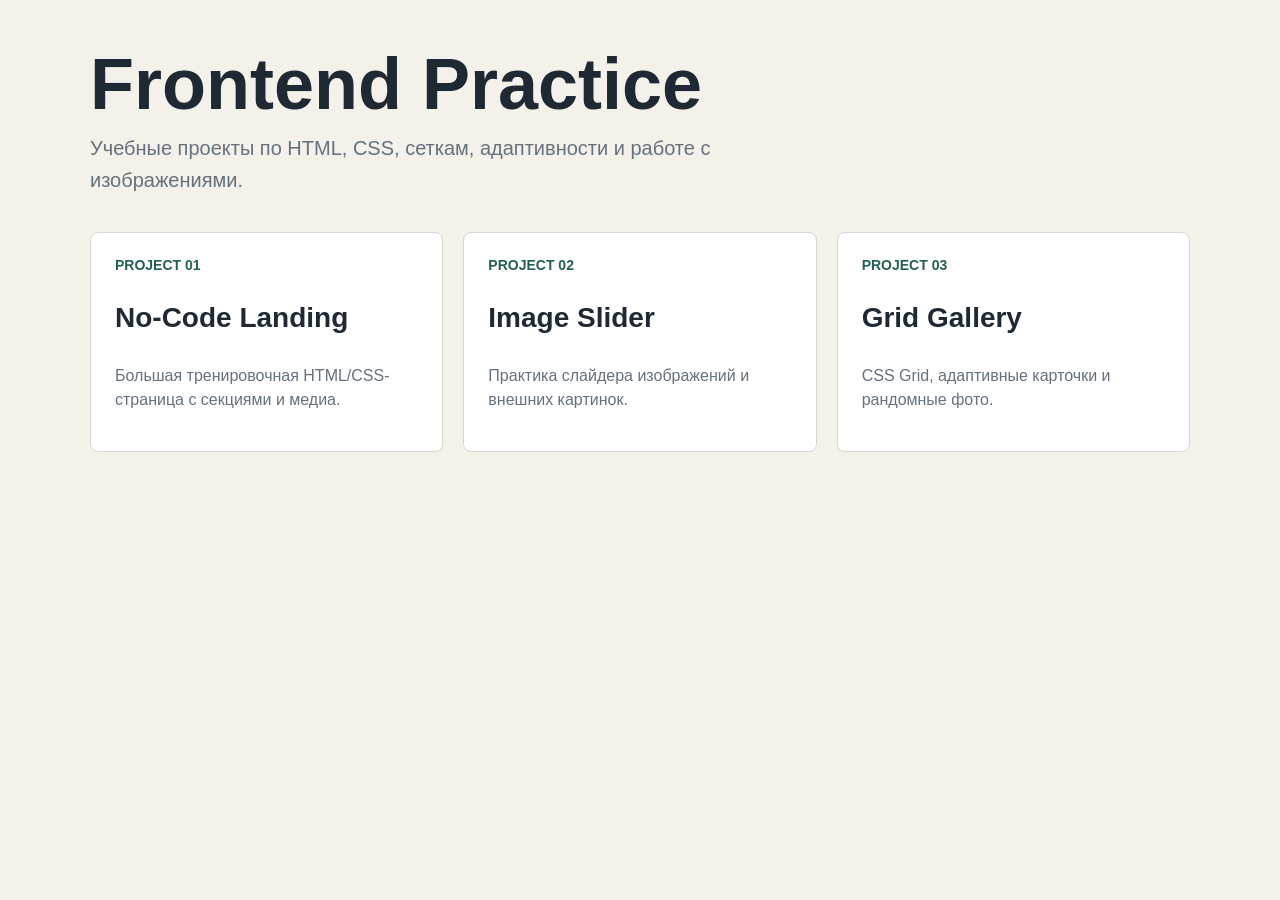
==== index.html @ c06cca54 "Add frontend practice projects" ====
<!doctype html>
<html lang="ru">
  <head>
    <meta charset="UTF-8" />
    <meta name="viewport" content="width=device-width, initial-scale=1.0" />
    <title>Frontend Practice</title>
    <style>
      :root {
        --bg: #f4f1ea;
        --text: #1f2933;
        --muted: #65717d;
        --card: #ffffff;
        --accent: #2f7d6f;
        --accent-dark: #245f55;
        --border: #d8d6ce;
      }

      * {
        box-sizing: border-box;
      }

      body {
        margin: 0;
        min-height: 100vh;
        font-family: Arial, Helvetica, sans-serif;
        color: var(--text);
        background: var(--bg);
      }

      main {
        width: min(1100px, calc(100% - 32px));
        margin: 0 auto;
        padding: 48px 0;
      }

      h1 {
        margin: 0 0 12px;
        font-size: clamp(36px, 7vw, 72px);
        line-height: 1;
      }

      .lead {
        max-width: 680px;
        margin: 0 0 36px;
        color: var(--muted);
        font-size: 20px;
        line-height: 1.6;
      }

      .projects {
        display: grid;
        grid-template-columns: repeat(auto-fit, minmax(240px, 1fr));
        gap: 20px;
      }

      .project {
        display: grid;
        gap: 14px;
        min-height: 220px;
        padding: 24px;
        color: inherit;
        text-decoration: none;
        background: var(--card);
        border: 1px solid var(--border);
        border-radius: 8px;
        transition:
          transform 0.2s,
          border-color 0.2s;
      }

      .project:hover {
        transform: translateY(-4px);
        border-color: var(--accent);
      }

      .project span {
        color: var(--accent-dark);
        font-size: 14px;
        font-weight: 700;
        text-transform: uppercase;
      }

      .project h2 {
        margin: 0;
        font-size: 28px;
      }

      .project p {
        margin: 0;
        color: var(--muted);
        line-height: 1.5;
      }
    </style>
  </head>
  <body>
    <main>
      <h1>Frontend Practice</h1>
      <p class="lead">
        Учебные проекты по HTML, CSS, сеткам, адаптивности и работе с
        изображениями.
      </p>

      <section class="projects" aria-label="Список проектов">
        <a class="project" href="project-01-no-code-landing/">
          <span>Project 01</span>
          <h2>No-Code Landing</h2>
          <p>Большая тренировочная HTML/CSS-страница с секциями и медиа.</p>
        </a>

        <a class="project" href="project-02-image-slider/">
          <span>Project 02</span>
          <h2>Image Slider</h2>
          <p>Практика слайдера изображений и внешних картинок.</p>
        </a>

        <a class="project" href="project-03-grid-gallery/">
          <span>Project 03</span>
          <h2>Grid Gallery</h2>
          <p>CSS Grid, адаптивные карточки и рандомные фото.</p>
        </a>
      </section>
    </main>
  </body>
</html>
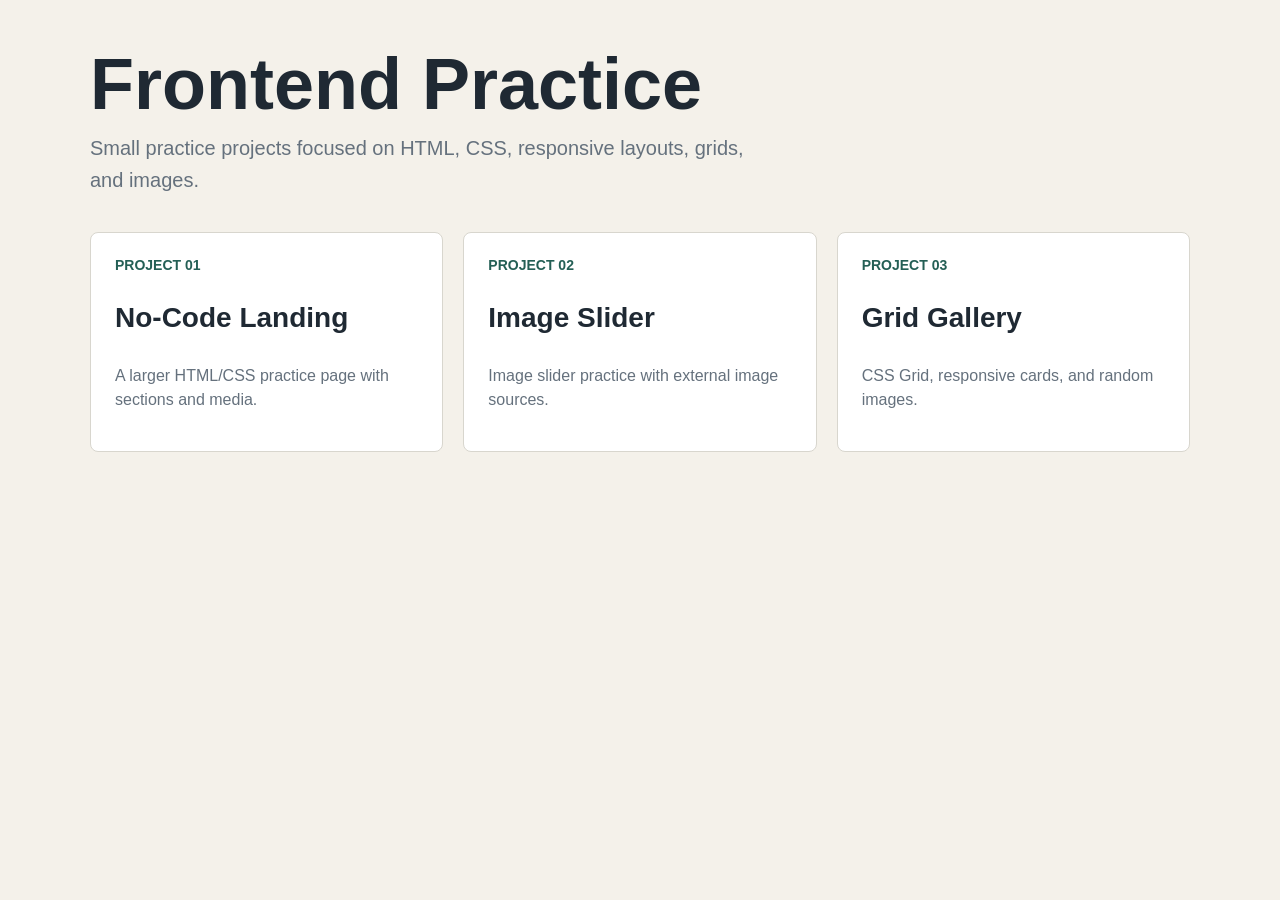
==== commit 309f1b16: "Translate portfolio landing page" ====
--- a/index.html
+++ b/index.html
@@ -96,27 +96,27 @@
     <main>
       <h1>Frontend Practice</h1>
       <p class="lead">
-        Учебные проекты по HTML, CSS, сеткам, адаптивности и работе с
-        изображениями.
+        Small practice projects focused on HTML, CSS, responsive layouts,
+        grids, and images.
       </p>
 
       <section class="projects" aria-label="Список проектов">
         <a class="project" href="project-01-no-code-landing/">
           <span>Project 01</span>
           <h2>No-Code Landing</h2>
-          <p>Большая тренировочная HTML/CSS-страница с секциями и медиа.</p>
+          <p>A larger HTML/CSS practice page with sections and media.</p>
         </a>
 
         <a class="project" href="project-02-image-slider/">
           <span>Project 02</span>
           <h2>Image Slider</h2>
-          <p>Практика слайдера изображений и внешних картинок.</p>
+          <p>Image slider practice with external image sources.</p>
         </a>
 
         <a class="project" href="project-03-grid-gallery/">
           <span>Project 03</span>
           <h2>Grid Gallery</h2>
-          <p>CSS Grid, адаптивные карточки и рандомные фото.</p>
+          <p>CSS Grid, responsive cards, and random images.</p>
         </a>
       </section>
     </main>
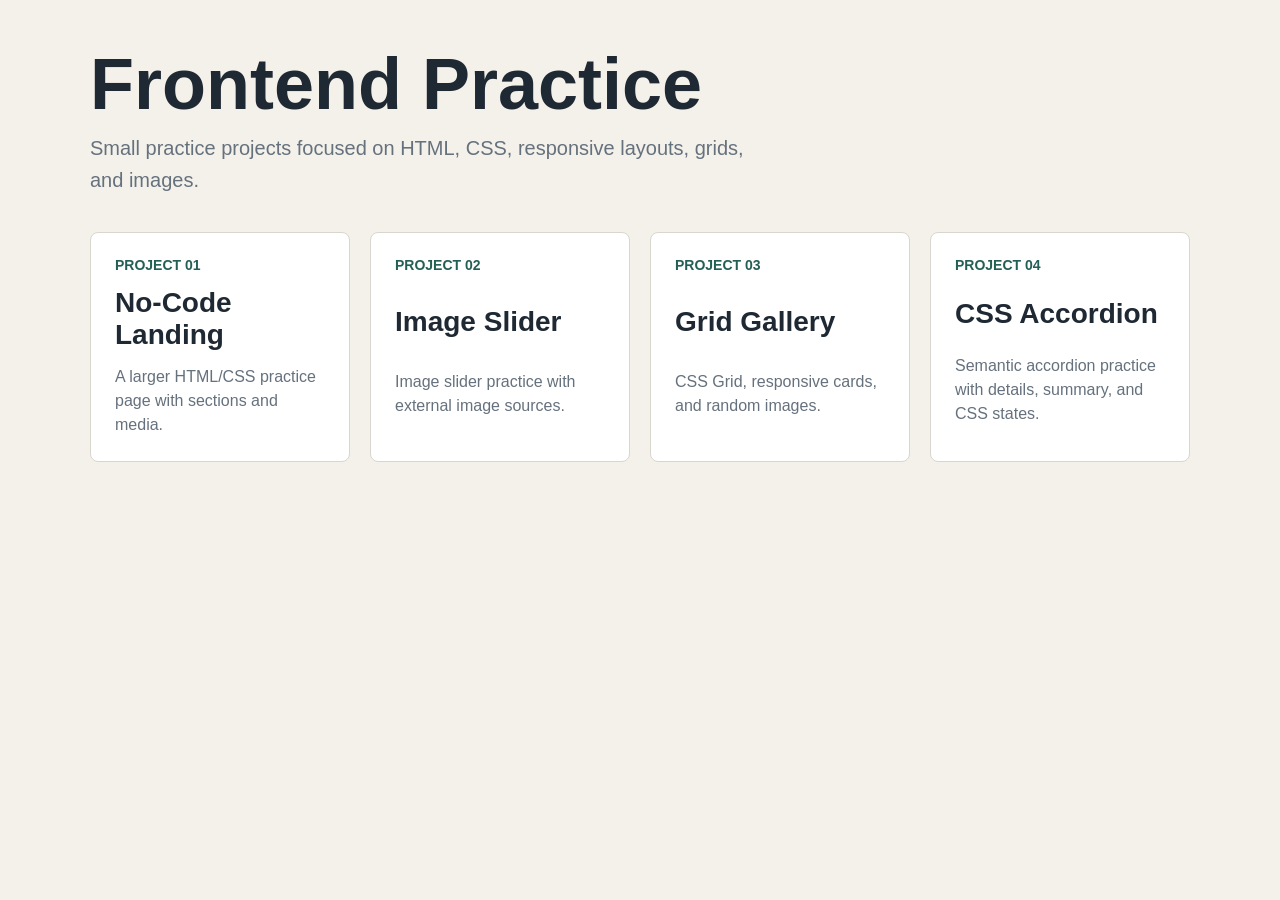
==== commit ff5e3271: "Add CSS accordion project" ====
--- a/index.html
+++ b/index.html
@@ -90,6 +90,16 @@
         color: var(--muted);
         line-height: 1.5;
       }
+
+      @media (max-width: 560px) {
+        main {
+          padding: 32px 0;
+        }
+
+        .project {
+          min-height: auto;
+        }
+      }
     </style>
   </head>
   <body>
@@ -100,7 +110,7 @@
         grids, and images.
       </p>
 
-      <section class="projects" aria-label="Список проектов">
+      <section class="projects" aria-label="Project list">
         <a class="project" href="project-01-no-code-landing/">
           <span>Project 01</span>
           <h2>No-Code Landing</h2>
@@ -118,6 +128,14 @@
           <h2>Grid Gallery</h2>
           <p>CSS Grid, responsive cards, and random images.</p>
         </a>
+
+        <a class="project" href="project-04-css-accordion/">
+          <span>Project 04</span>
+          <h2>CSS Accordion</h2>
+          <p>
+            Semantic accordion practice with details, summary, and CSS states.
+          </p>
+        </a>
       </section>
     </main>
   </body>
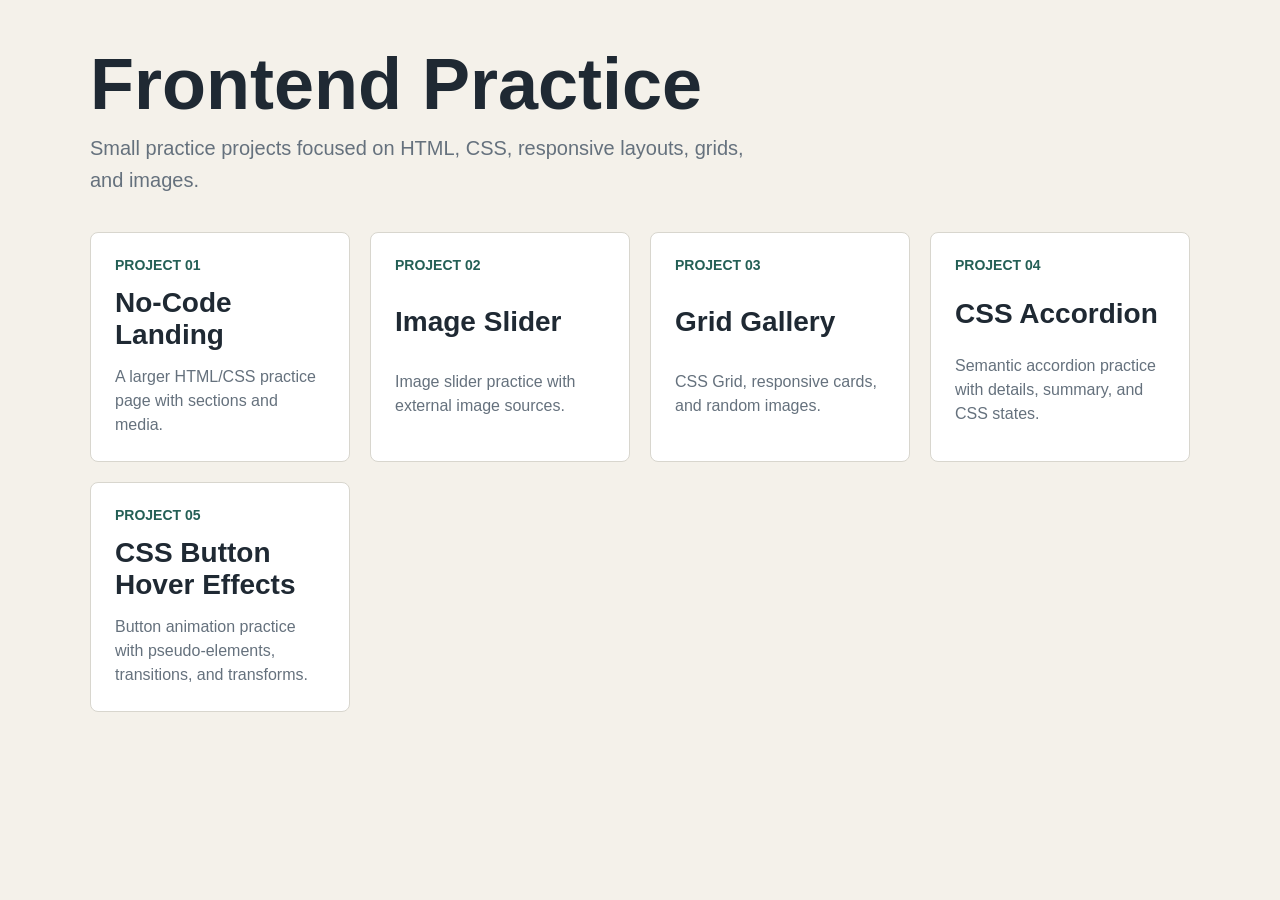
==== commit 8caaeea4: "Add CSS button hover effects project" ====
--- a/index.html
+++ b/index.html
@@ -136,6 +136,15 @@
             Semantic accordion practice with details, summary, and CSS states.
           </p>
         </a>
+
+        <a class="project" href="project-05-css-button-hover-effects/">
+          <span>Project 05</span>
+          <h2>CSS Button Hover Effects</h2>
+          <p>
+            Button animation practice with pseudo-elements, transitions, and
+            transforms.
+          </p>
+        </a>
       </section>
     </main>
   </body>
